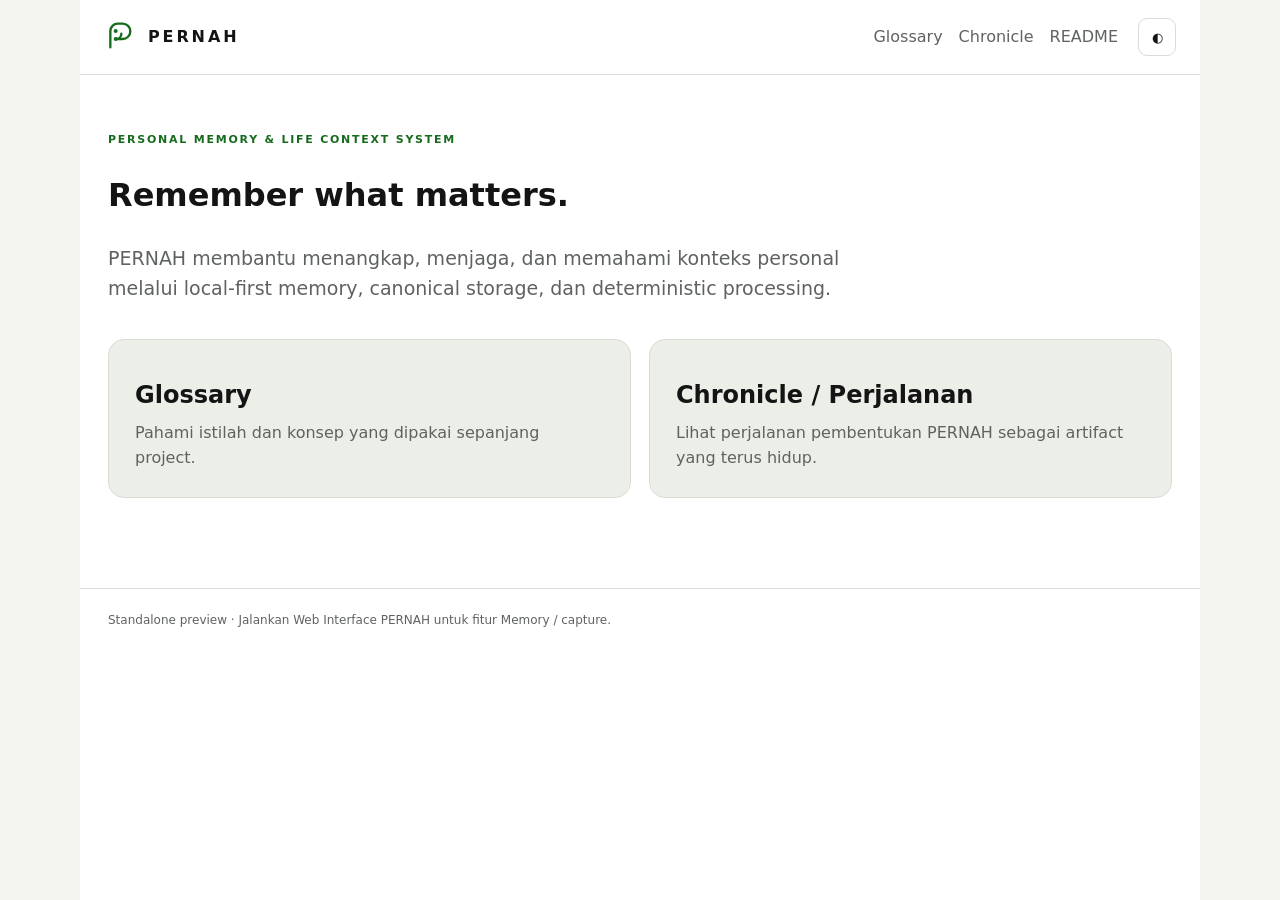
==== index.html @ 81bd84f2 "chore: update pernah_boot.md, pernah_continuation.md" ====
<!doctype html><html lang="id"><head><meta charset="utf-8"><meta name="viewport" content="width=device-width,initial-scale=1"><meta name="theme-color" content="#F4F5EF"><link rel="icon" href="favicon.svg" type="image/svg+xml"><title>PERNAH · Home</title><style>:root{--bg:#F4F5EF;--surface:#fff;--text:#141414;--muted:#5F635F;--border:#D9DDD5;--accent:#176B1D;--soft:#ECEFE8}:root[data-theme="dark"]{--bg:#141414;--surface:#181818;--text:#F2F2F2;--muted:#A7A7A7;--border:#2B2B2B;--accent:#2BEE34;--soft:#101010}*{box-sizing:border-box}body{margin:0;background:var(--bg);color:var(--text);font:16px/1.6 system-ui,-apple-system,"Segoe UI",sans-serif}.shell{max-width:1120px;min-height:100vh;margin:auto;background:var(--surface)}.sitebar{display:flex;align-items:center;gap:12px;padding:18px 24px;border-bottom:1px solid var(--border)}.sitebar img{width:32px;height:32px}.brand{color:inherit;text-decoration:none;font-weight:700;letter-spacing:.18em}.nav{margin-left:auto;display:flex;gap:16px;flex-wrap:wrap}.nav a{color:var(--muted);text-decoration:none}.nav a:hover{color:var(--accent)}.theme{width:38px;height:38px;margin-left:8px;border:1px solid var(--border);border-radius:9px;background:var(--surface);color:var(--text)}main{padding:56px 28px 90px}.eyebrow{color:var(--accent);font-size:11px;font-weight:800;letter-spacing:.16em}.lead{max-width:760px;color:var(--muted);font-size:19px}.grid{display:grid;grid-template-columns:repeat(2,minmax(0,1fr));gap:18px;margin-top:36px}.card{padding:26px;border:1px solid var(--border);border-radius:16px;background:var(--soft);color:inherit;text-decoration:none}.card h2{margin:10px 0 5px}.card p{margin:0;color:var(--muted)}footer{border-top:1px solid var(--border);padding:22px 28px;color:var(--muted);font-size:12px}@media(max-width:700px){main{padding:38px 20px}.grid{grid-template-columns:1fr}.nav{width:100%;margin-left:0}.sitebar{flex-wrap:wrap}}</style></head><body><div class="shell"><header class="sitebar"><img src="docs/assets/pernah-symbol.svg" alt="PERNAH"><a class="brand" href="./">PERNAH</a><nav class="nav"><a href="docs/Glosarium.html">Glossary</a><a href="docs/Creation-Chronicle.html">Chronicle</a><a href="README.md">README</a></nav><button class="theme" id="theme" type="button" aria-label="Theme: system">◐</button></header><main><div class="eyebrow">PERSONAL MEMORY &amp; LIFE CONTEXT SYSTEM</div><h1>Remember what matters.</h1><p class="lead">PERNAH membantu menangkap, menjaga, dan memahami konteks personal melalui local-first memory, canonical storage, dan deterministic processing.</p><div class="grid"><a class="card" href="docs/Glosarium.html"><h2>Glossary</h2><p>Pahami istilah dan konsep yang dipakai sepanjang project.</p></a><a class="card" href="docs/Creation-Chronicle.html"><h2>Chronicle / Perjalanan</h2><p>Lihat perjalanan pembentukan PERNAH sebagai artifact yang terus hidup.</p></a></div></main><footer>Standalone preview · Jalankan Web Interface PERNAH untuk fitur Memory / capture.</footer></div><script>(()=>{const r=document.documentElement,b=document.getElementById('theme'),m=document.querySelector('meta[name="theme-color"]'),mq=matchMedia('(prefers-color-scheme: dark)');function get(){const v=localStorage.getItem('pernah-theme');return v==='dark'||v==='light'||v==='system'?v:'system'}function apply(v){const d=v==='system'?mq.matches:v==='dark';r.dataset.theme=d?'dark':'light';b.textContent=v==='system'?'◐':d?'☀':'☾';b.setAttribute('aria-label',v==='system'?'Theme: system':d?'Theme: dark':'Theme: light');m.content=d?'#141414':'#F4F5EF'}apply(get());b.addEventListener('click',()=>{const v=get(),n=v==='system'?'light':v==='light'?'dark':'system';localStorage.setItem('pernah-theme',n);apply(n)});mq.addEventListener?.('change',()=>{if(get()==='system')apply('system')});addEventListener('storage',e=>{if(e.key==='pernah-theme')apply(get())})})();</script></body></html>
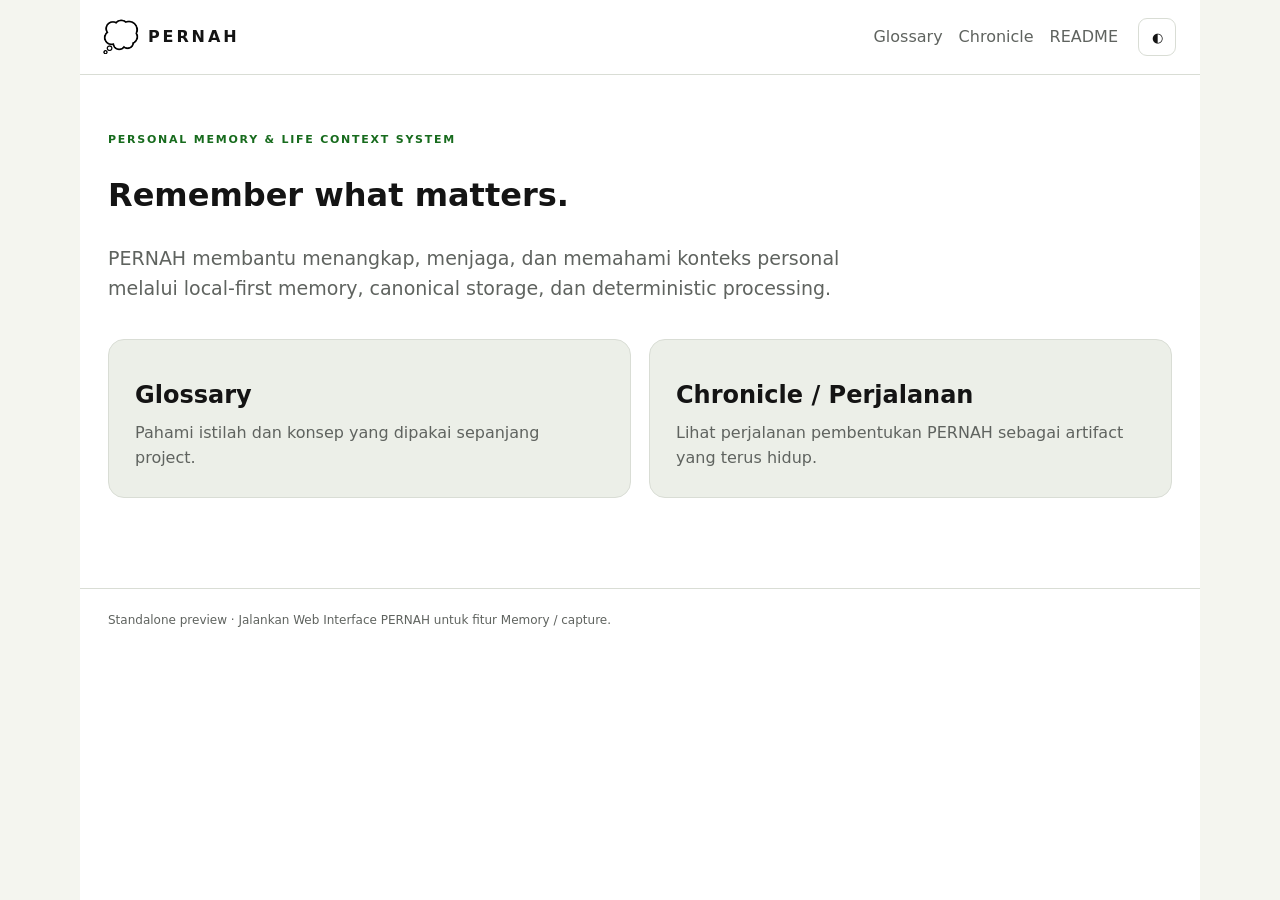
==== commit 0cc3857e: "dev.74" ====
--- a/index.html
+++ b/index.html
@@ -1 +1 @@
-<!doctype html><html lang="id"><head><meta charset="utf-8"><meta name="viewport" content="width=device-width,initial-scale=1"><meta name="theme-color" content="#F4F5EF"><link rel="icon" href="favicon.svg" type="image/svg+xml"><title>PERNAH · Home</title><style>:root{--bg:#F4F5EF;--surface:#fff;--text:#141414;--muted:#5F635F;--border:#D9DDD5;--accent:#176B1D;--soft:#ECEFE8}:root[data-theme="dark"]{--bg:#141414;--surface:#181818;--text:#F2F2F2;--muted:#A7A7A7;--border:#2B2B2B;--accent:#2BEE34;--soft:#101010}*{box-sizing:border-box}body{margin:0;background:var(--bg);color:var(--text);font:16px/1.6 system-ui,-apple-system,"Segoe UI",sans-serif}.shell{max-width:1120px;min-height:100vh;margin:auto;background:var(--surface)}.sitebar{display:flex;align-items:center;gap:12px;padding:18px 24px;border-bottom:1px solid var(--border)}.sitebar img{width:32px;height:32px}.brand{color:inherit;text-decoration:none;font-weight:700;letter-spacing:.18em}.nav{margin-left:auto;display:flex;gap:16px;flex-wrap:wrap}.nav a{color:var(--muted);text-decoration:none}.nav a:hover{color:var(--accent)}.theme{width:38px;height:38px;margin-left:8px;border:1px solid var(--border);border-radius:9px;background:var(--surface);color:var(--text)}main{padding:56px 28px 90px}.eyebrow{color:var(--accent);font-size:11px;font-weight:800;letter-spacing:.16em}.lead{max-width:760px;color:var(--muted);font-size:19px}.grid{display:grid;grid-template-columns:repeat(2,minmax(0,1fr));gap:18px;margin-top:36px}.card{padding:26px;border:1px solid var(--border);border-radius:16px;background:var(--soft);color:inherit;text-decoration:none}.card h2{margin:10px 0 5px}.card p{margin:0;color:var(--muted)}footer{border-top:1px solid var(--border);padding:22px 28px;color:var(--muted);font-size:12px}@media(max-width:700px){main{padding:38px 20px}.grid{grid-template-columns:1fr}.nav{width:100%;margin-left:0}.sitebar{flex-wrap:wrap}}</style></head><body><div class="shell"><header class="sitebar"><img src="docs/assets/pernah-symbol.svg" alt="PERNAH"><a class="brand" href="./">PERNAH</a><nav class="nav"><a href="docs/Glosarium.html">Glossary</a><a href="docs/Creation-Chronicle.html">Chronicle</a><a href="README.md">README</a></nav><button class="theme" id="theme" type="button" aria-label="Theme: system">◐</button></header><main><div class="eyebrow">PERSONAL MEMORY &amp; LIFE CONTEXT SYSTEM</div><h1>Remember what matters.</h1><p class="lead">PERNAH membantu menangkap, menjaga, dan memahami konteks personal melalui local-first memory, canonical storage, dan deterministic processing.</p><div class="grid"><a class="card" href="docs/Glosarium.html"><h2>Glossary</h2><p>Pahami istilah dan konsep yang dipakai sepanjang project.</p></a><a class="card" href="docs/Creation-Chronicle.html"><h2>Chronicle / Perjalanan</h2><p>Lihat perjalanan pembentukan PERNAH sebagai artifact yang terus hidup.</p></a></div></main><footer>Standalone preview · Jalankan Web Interface PERNAH untuk fitur Memory / capture.</footer></div><script>(()=>{const r=document.documentElement,b=document.getElementById('theme'),m=document.querySelector('meta[name="theme-color"]'),mq=matchMedia('(prefers-color-scheme: dark)');function get(){const v=localStorage.getItem('pernah-theme');return v==='dark'||v==='light'||v==='system'?v:'system'}function apply(v){const d=v==='system'?mq.matches:v==='dark';r.dataset.theme=d?'dark':'light';b.textContent=v==='system'?'◐':d?'☀':'☾';b.setAttribute('aria-label',v==='system'?'Theme: system':d?'Theme: dark':'Theme: light');m.content=d?'#141414':'#F4F5EF'}apply(get());b.addEventListener('click',()=>{const v=get(),n=v==='system'?'light':v==='light'?'dark':'system';localStorage.setItem('pernah-theme',n);apply(n)});mq.addEventListener?.('change',()=>{if(get()==='system')apply('system')});addEventListener('storage',e=>{if(e.key==='pernah-theme')apply(get())})})();</script></body></html>+<!doctype html><html lang="id"><head><meta charset="utf-8"><meta name="viewport" content="width=device-width,initial-scale=1"><meta name="theme-color" content="#F4F5EF"><link rel="icon" href="favicon.svg" type="image/svg+xml"><title>PERNAH · Home</title><style>:root{--bg:#F4F5EF;--surface:#fff;--text:#141414;--muted:#5F635F;--border:#D9DDD5;--accent:#176B1D;--soft:#ECEFE8}:root[data-theme="dark"]{--bg:#141414;--surface:#181818;--text:#F2F2F2;--muted:#A7A7A7;--border:#2B2B2B;--accent:#2BEE34;--soft:#101010}*{box-sizing:border-box}body{margin:0;background:var(--bg);color:var(--text);font:16px/1.6 system-ui,-apple-system,"Segoe UI",sans-serif}.shell{max-width:1120px;min-height:100vh;margin:auto;background:var(--surface)}.sitebar{display:flex;align-items:center;gap:12px;padding:18px 24px;border-bottom:1px solid var(--border)}.brand-mark{font-size:30px;line-height:1;display:inline-flex;align-items:center;justify-content:center;width:32px;height:32px;letter-spacing:normal}.brand{color:inherit;text-decoration:none;font-weight:700;letter-spacing:.18em}.nav{margin-left:auto;display:flex;gap:16px;flex-wrap:wrap}.nav a{color:var(--muted);text-decoration:none}.nav a:hover{color:var(--accent)}.theme{width:38px;height:38px;margin-left:8px;border:1px solid var(--border);border-radius:9px;background:var(--surface);color:var(--text)}main{padding:56px 28px 90px}.eyebrow{color:var(--accent);font-size:11px;font-weight:800;letter-spacing:.16em}.lead{max-width:760px;color:var(--muted);font-size:19px}.grid{display:grid;grid-template-columns:repeat(2,minmax(0,1fr));gap:18px;margin-top:36px}.card{padding:26px;border:1px solid var(--border);border-radius:16px;background:var(--soft);color:inherit;text-decoration:none}.card h2{margin:10px 0 5px}.card p{margin:0;color:var(--muted)}footer{border-top:1px solid var(--border);padding:22px 28px;color:var(--muted);font-size:12px}@media(max-width:700px){main{padding:38px 20px}.grid{grid-template-columns:1fr}.nav{width:100%;margin-left:0}.sitebar{flex-wrap:wrap}}</style></head><body><div class="shell"><header class="sitebar"><span class="brand-mark" role="img" aria-label="Thought balloon">💭</span><a class="brand" href="./">PERNAH</a><nav class="nav"><a href="docs/Glosarium.html">Glossary</a><a href="docs/Creation-Chronicle.html">Chronicle</a><a href="README.md">README</a></nav><button class="theme" id="theme" type="button" aria-label="Theme: system">◐</button></header><main><div class="eyebrow">PERSONAL MEMORY &amp; LIFE CONTEXT SYSTEM</div><h1>Remember what matters.</h1><p class="lead">PERNAH membantu menangkap, menjaga, dan memahami konteks personal melalui local-first memory, canonical storage, dan deterministic processing.</p><div class="grid"><a class="card" href="docs/Glosarium.html"><h2>Glossary</h2><p>Pahami istilah dan konsep yang dipakai sepanjang project.</p></a><a class="card" href="docs/Creation-Chronicle.html"><h2>Chronicle / Perjalanan</h2><p>Lihat perjalanan pembentukan PERNAH sebagai artifact yang terus hidup.</p></a></div></main><footer>Standalone preview · Jalankan Web Interface PERNAH untuk fitur Memory / capture.</footer></div><script>(()=>{const r=document.documentElement,b=document.getElementById('theme'),m=document.querySelector('meta[name="theme-color"]'),mq=matchMedia('(prefers-color-scheme: dark)');function get(){const v=localStorage.getItem('pernah-theme');return v==='dark'||v==='light'||v==='system'?v:'system'}function apply(v){const d=v==='system'?mq.matches:v==='dark';r.dataset.theme=d?'dark':'light';b.textContent=v==='system'?'◐':d?'☀':'☾';b.setAttribute('aria-label',v==='system'?'Theme: system':d?'Theme: dark':'Theme: light');m.content=d?'#141414':'#F4F5EF'}apply(get());b.addEventListener('click',()=>{const v=get(),n=v==='system'?'light':v==='light'?'dark':'system';localStorage.setItem('pernah-theme',n);apply(n)});mq.addEventListener?.('change',()=>{if(get()==='system')apply('system')});addEventListener('storage',e=>{if(e.key==='pernah-theme')apply(get())})})();</script></body></html>
